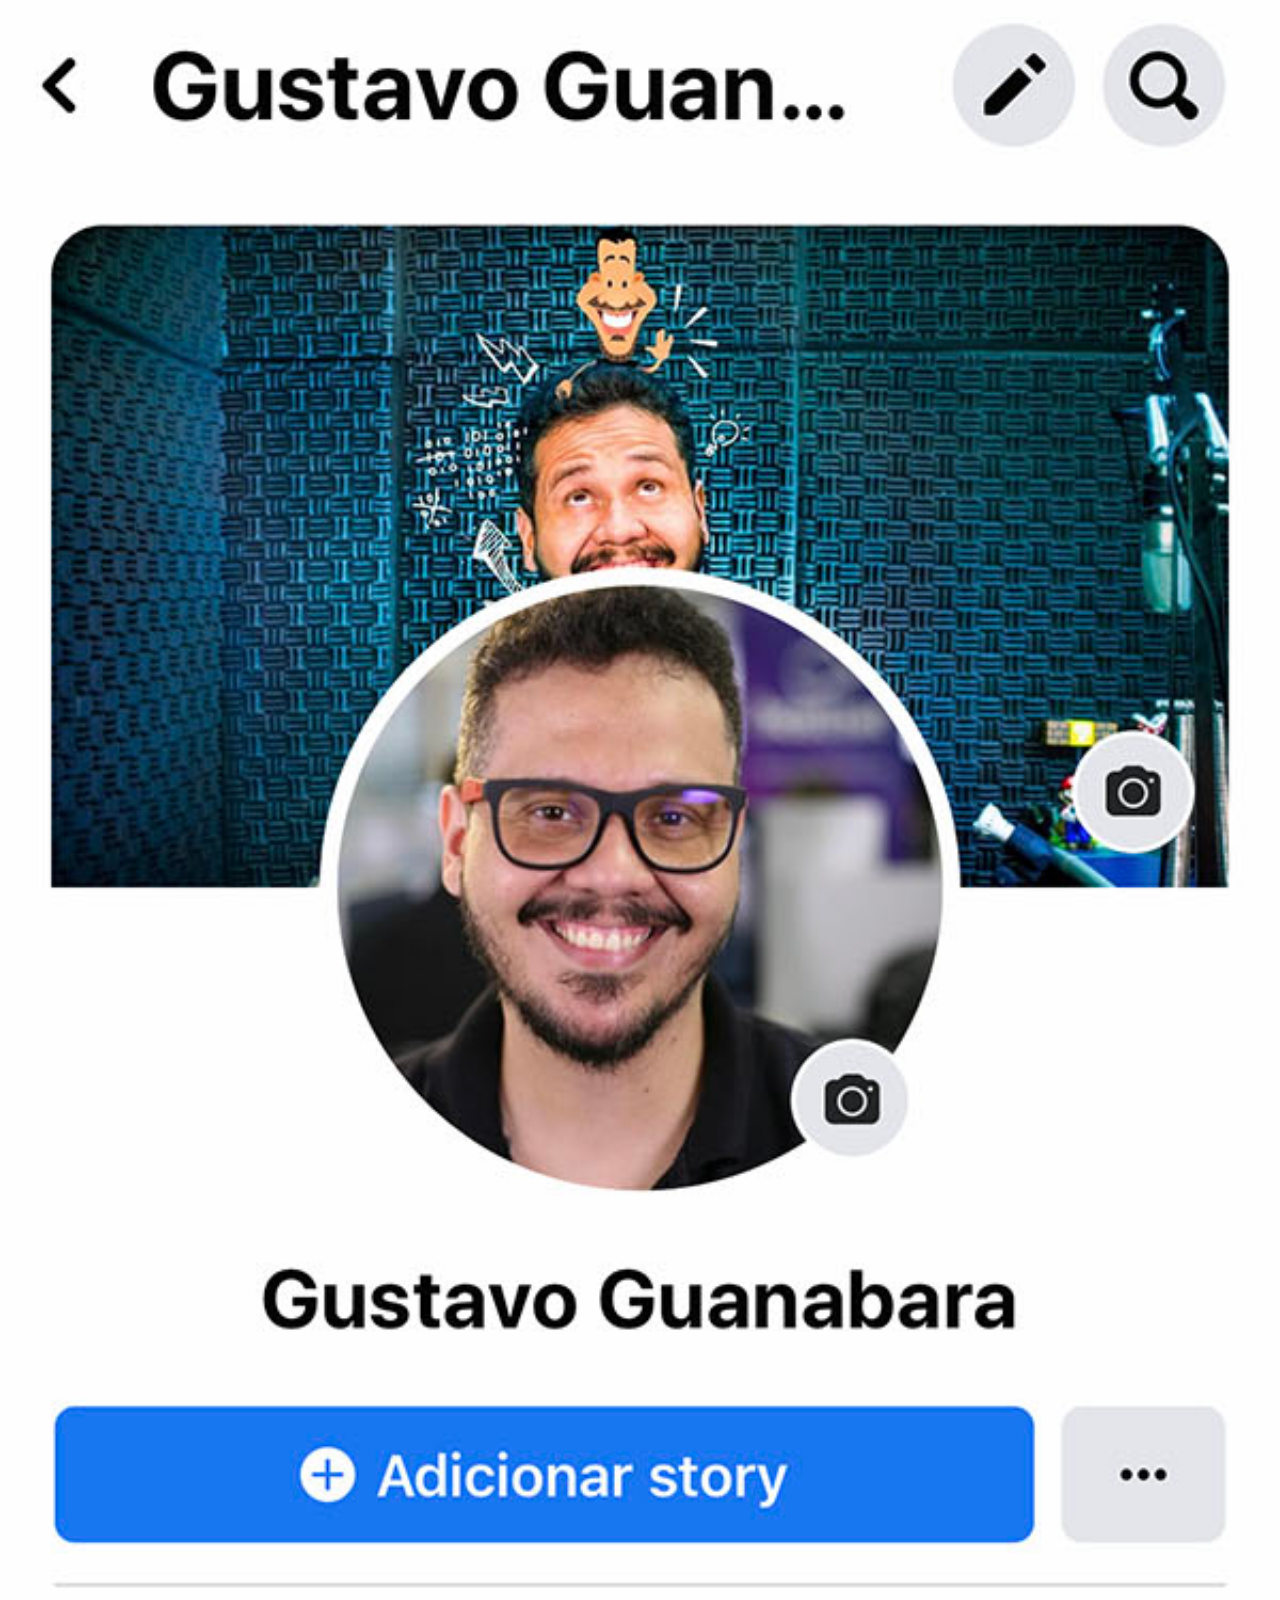
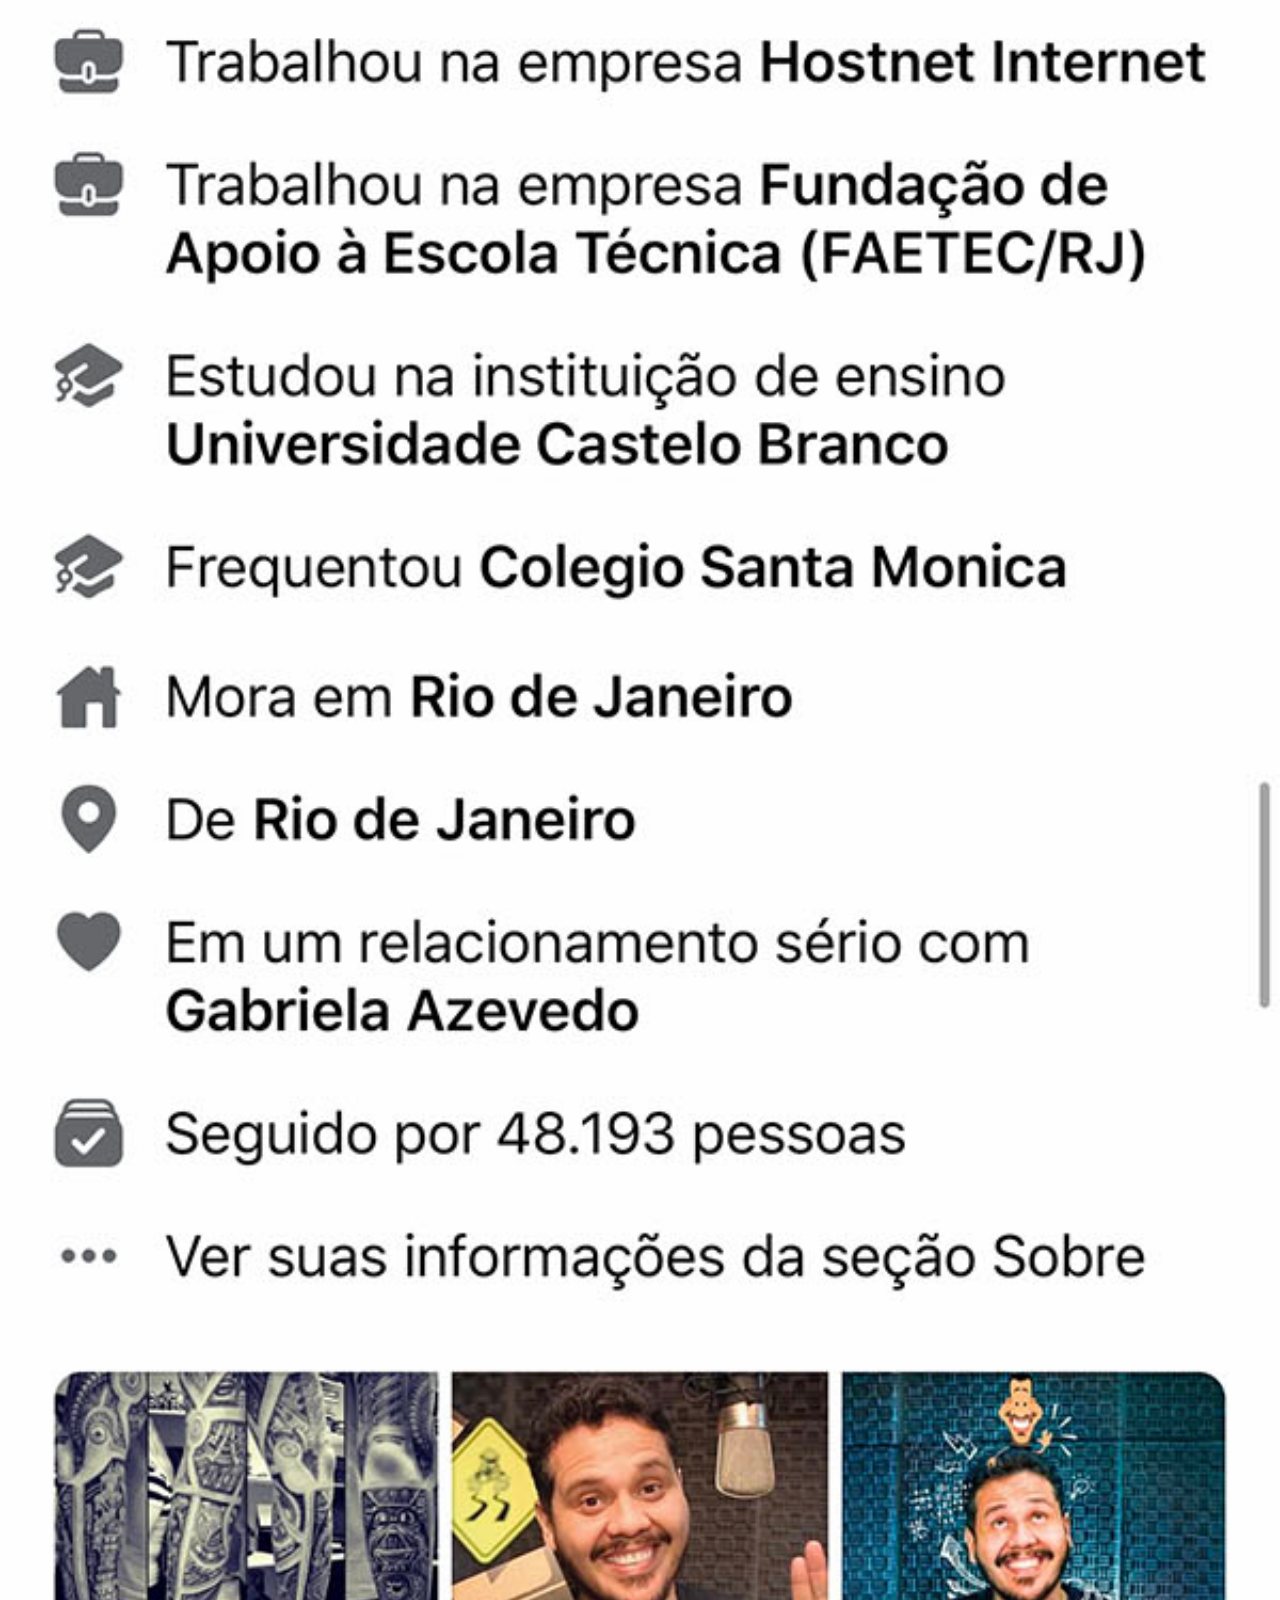
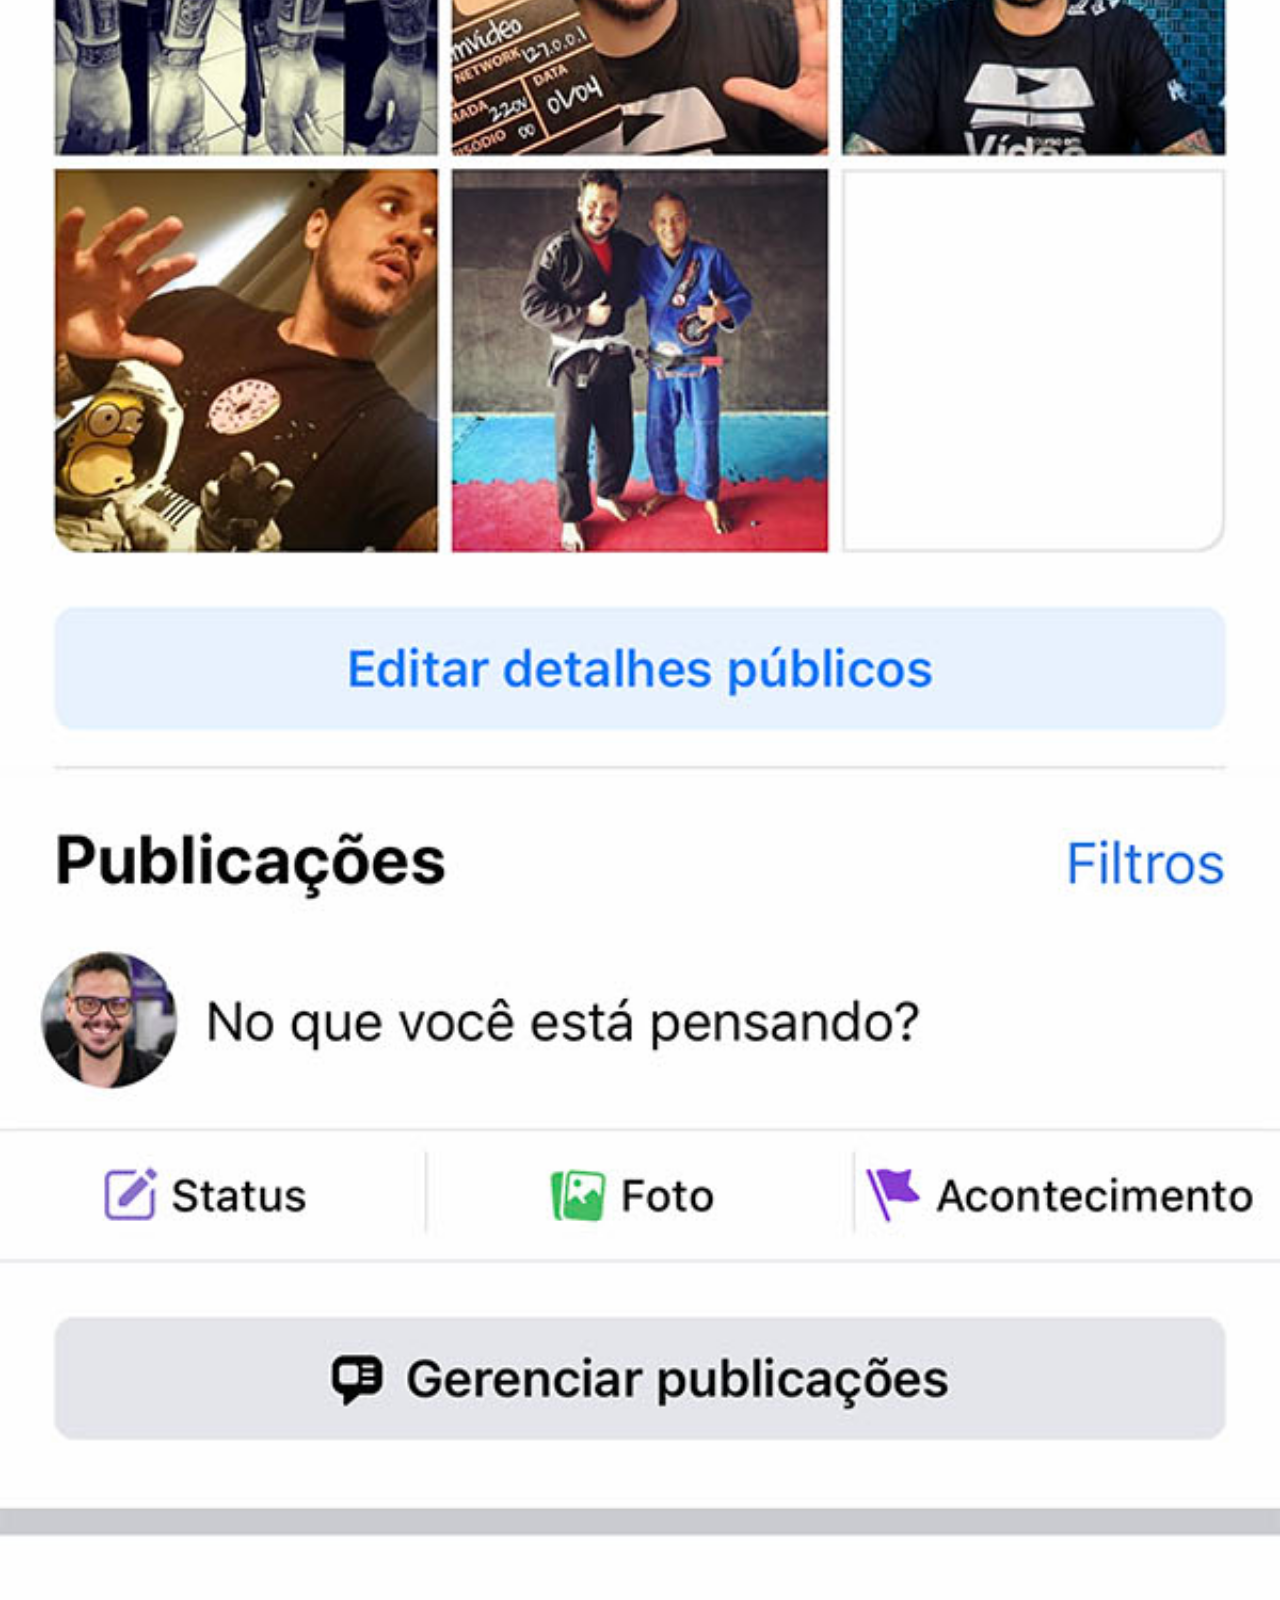
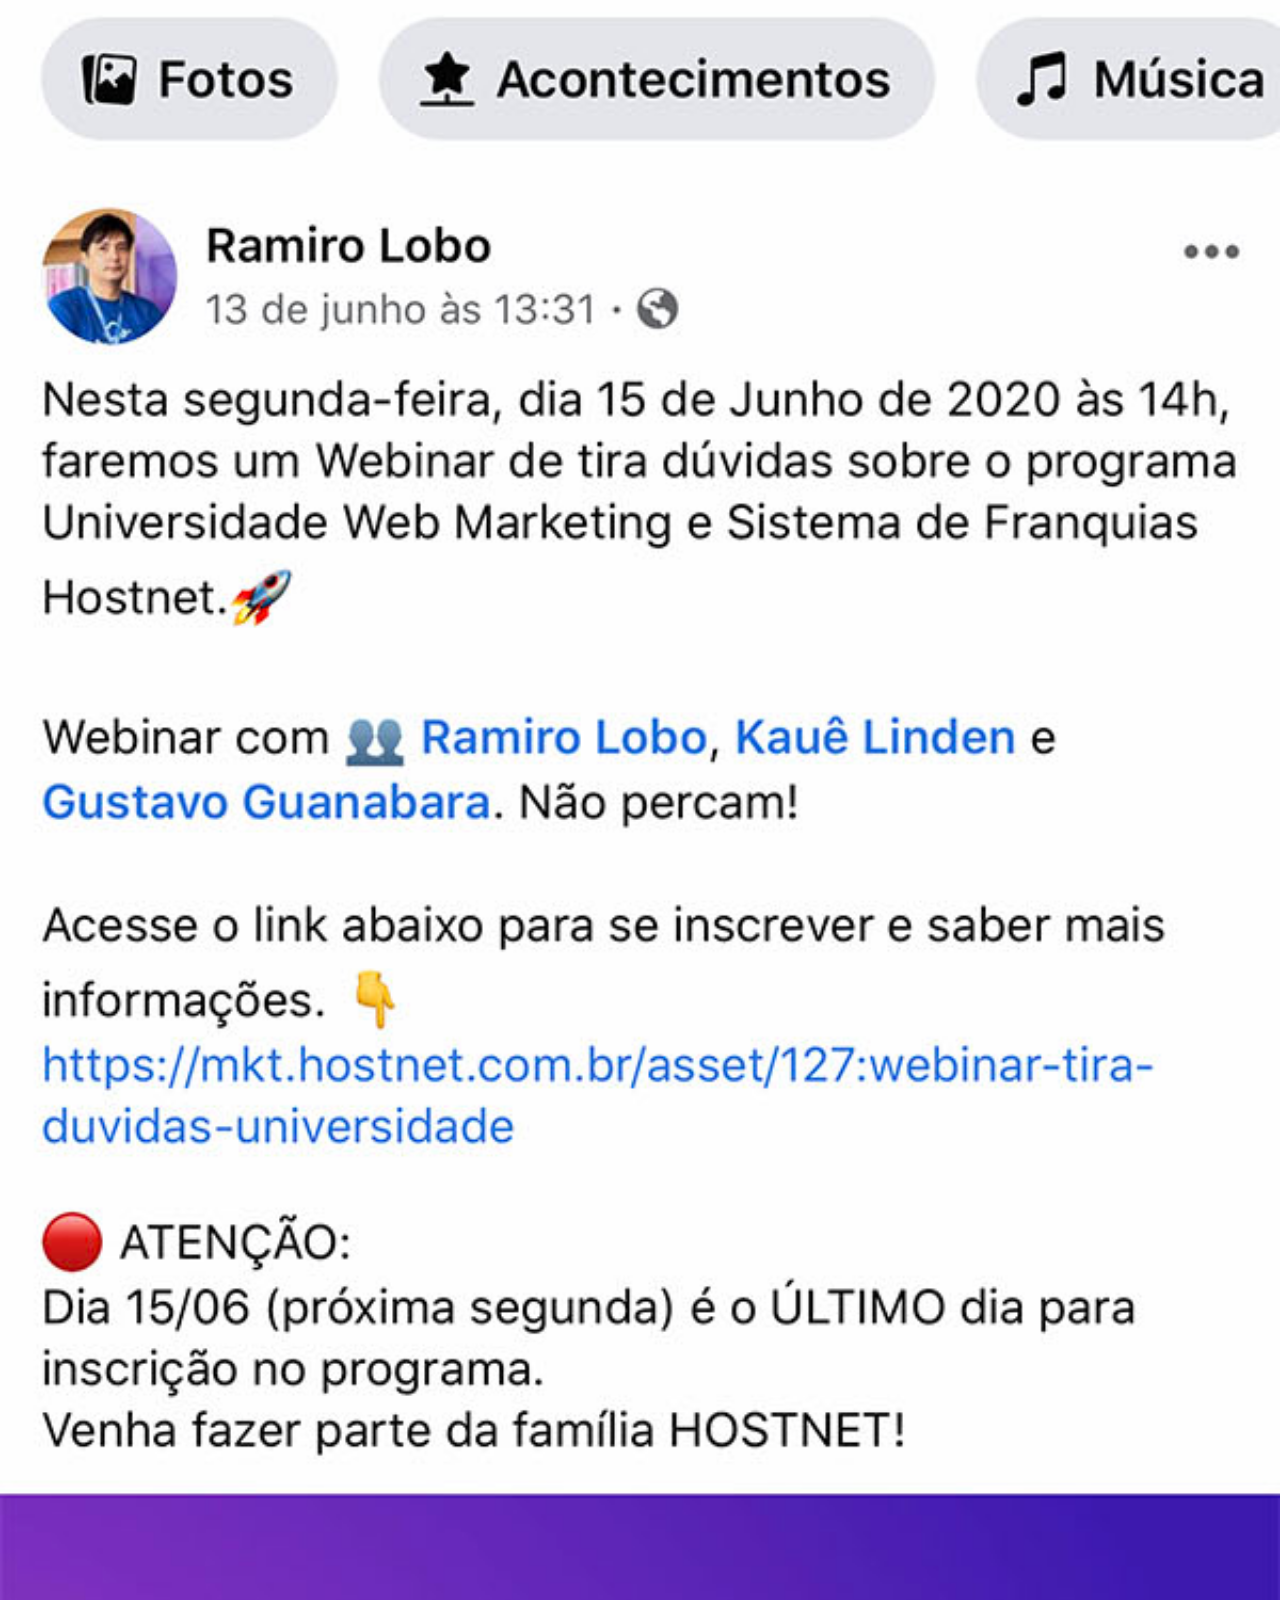
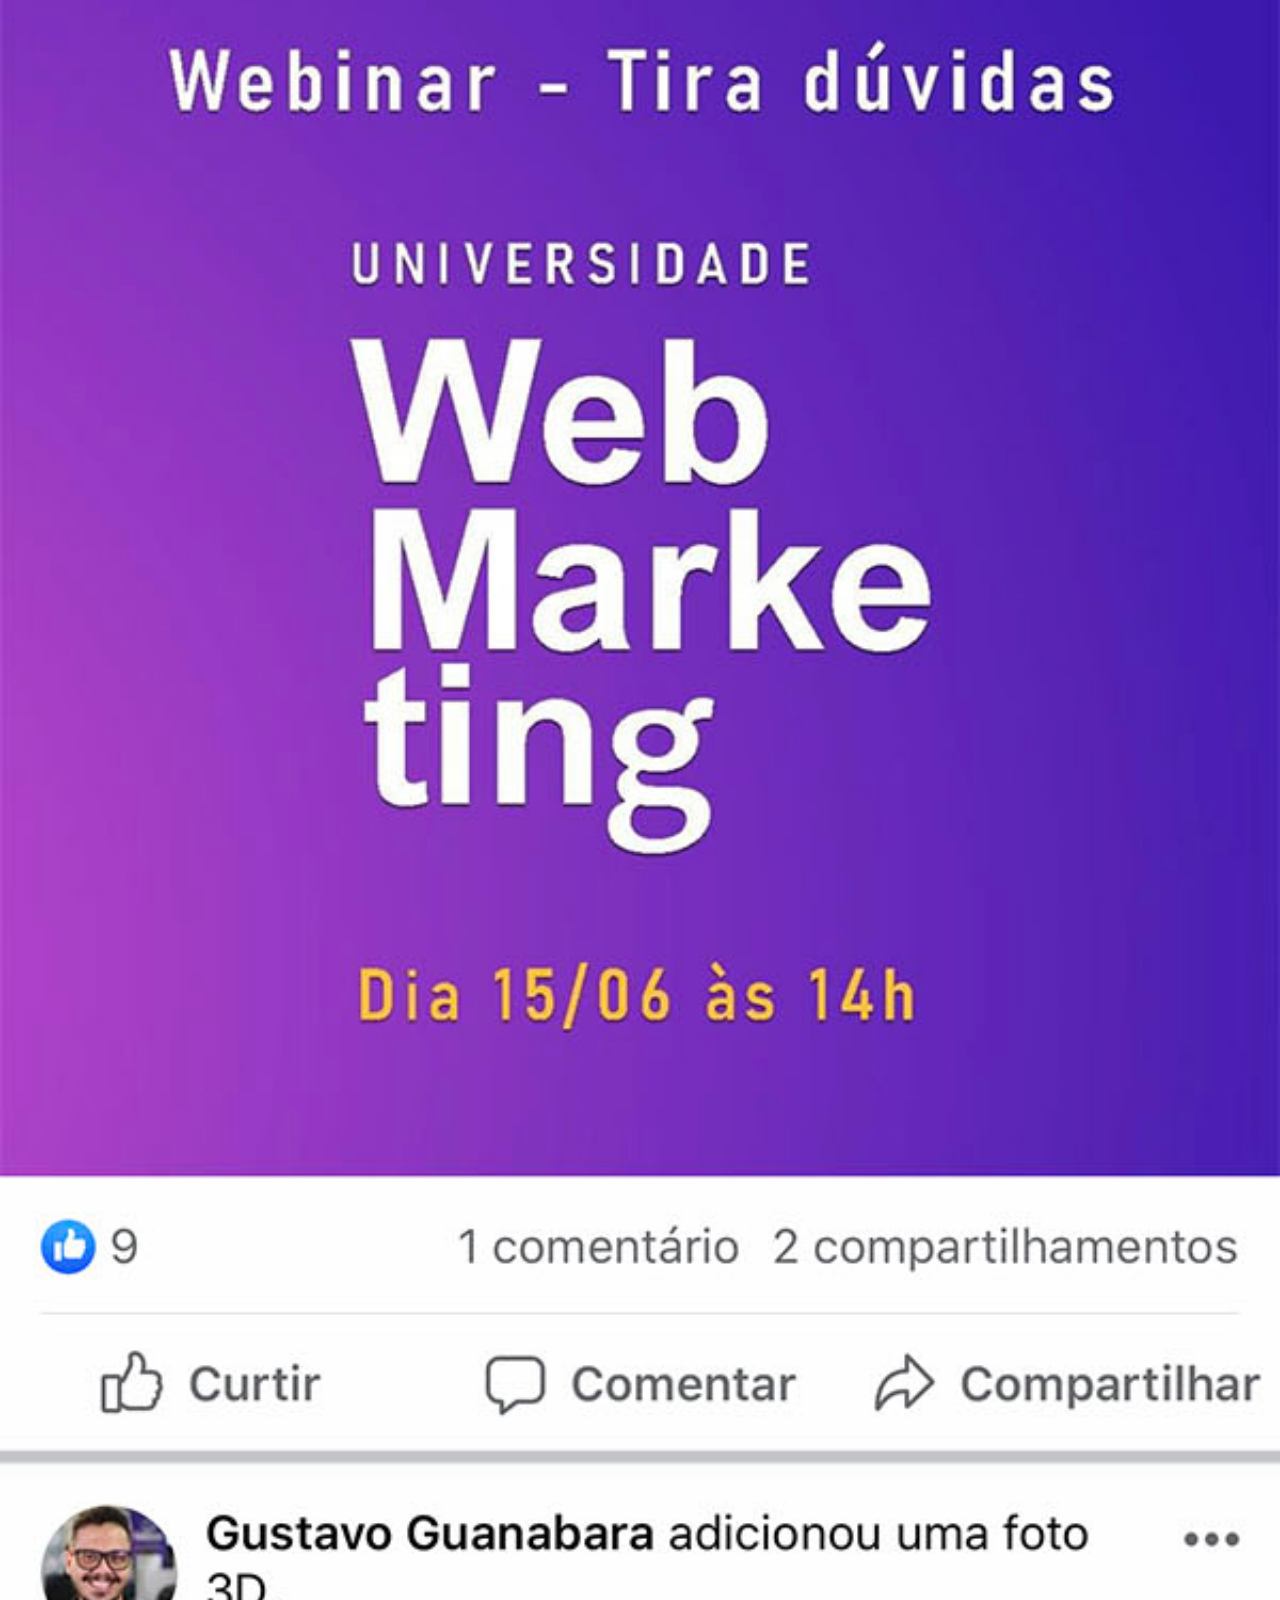
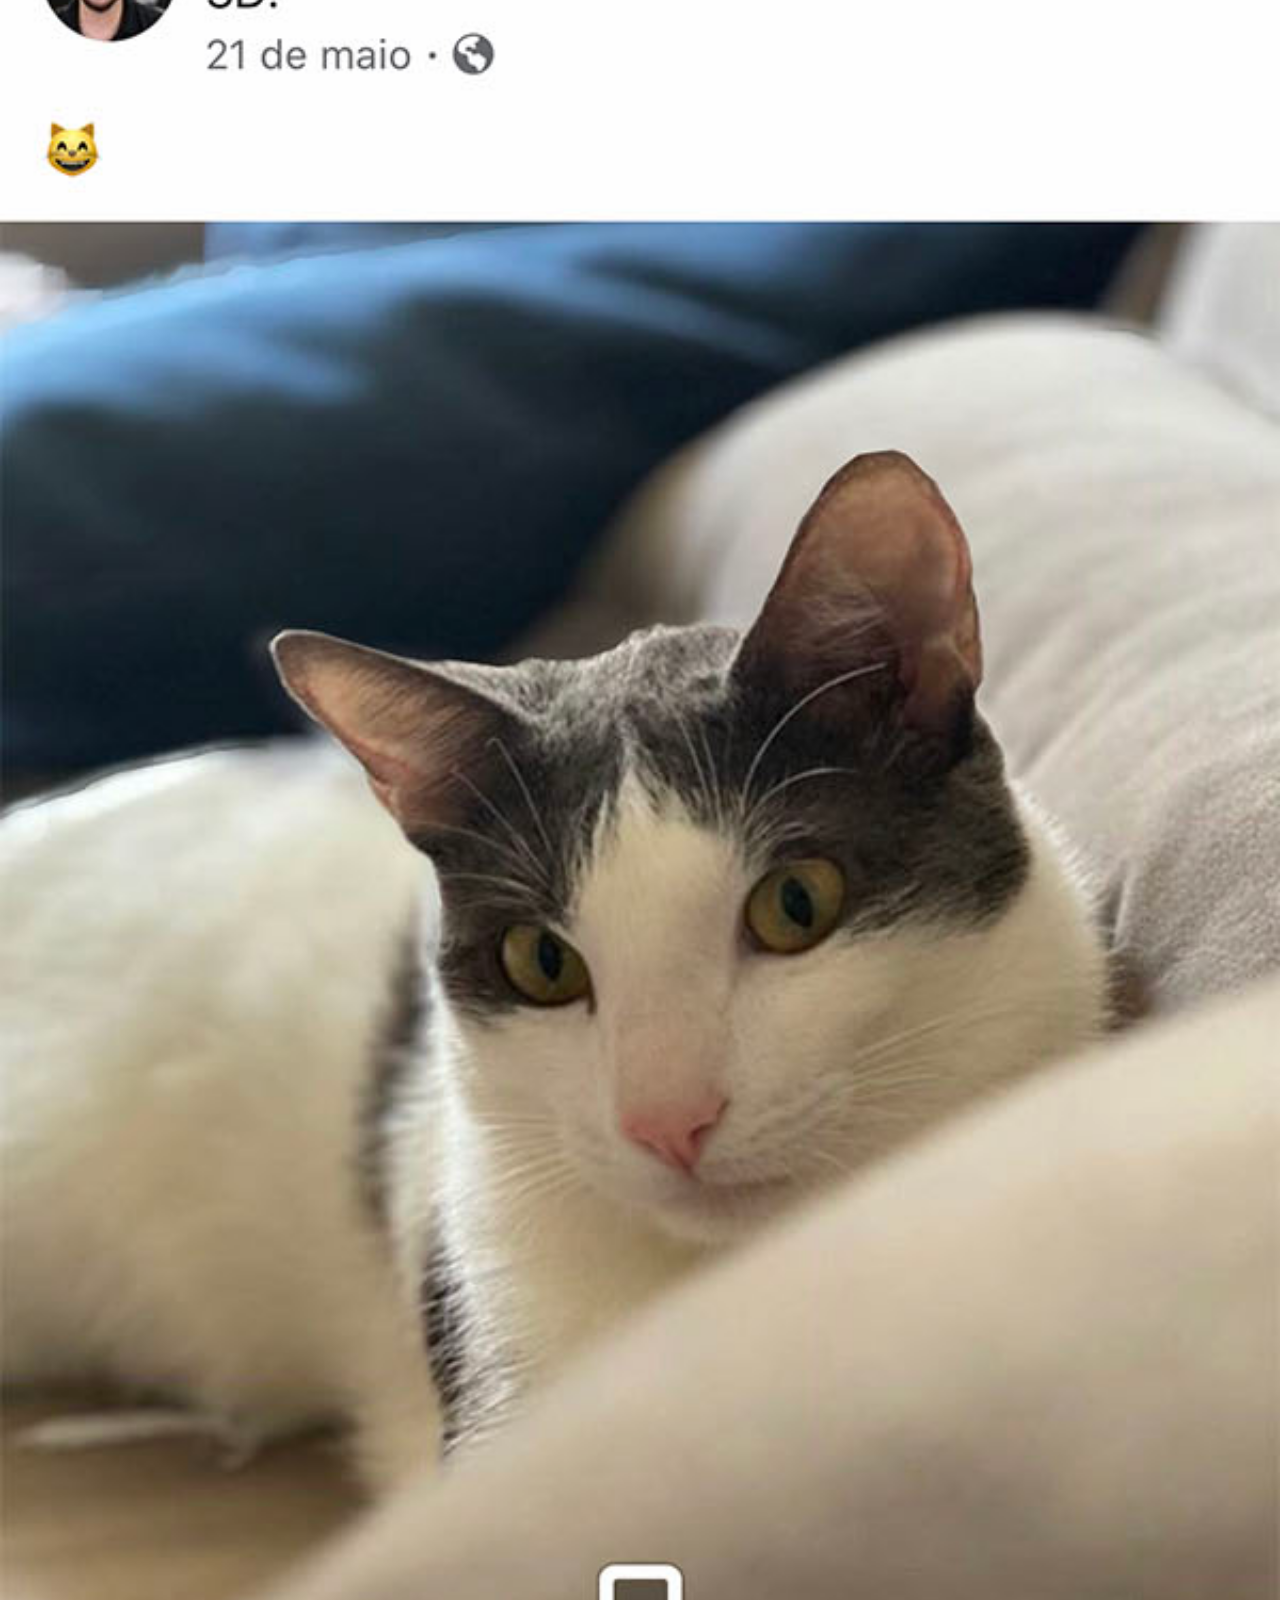
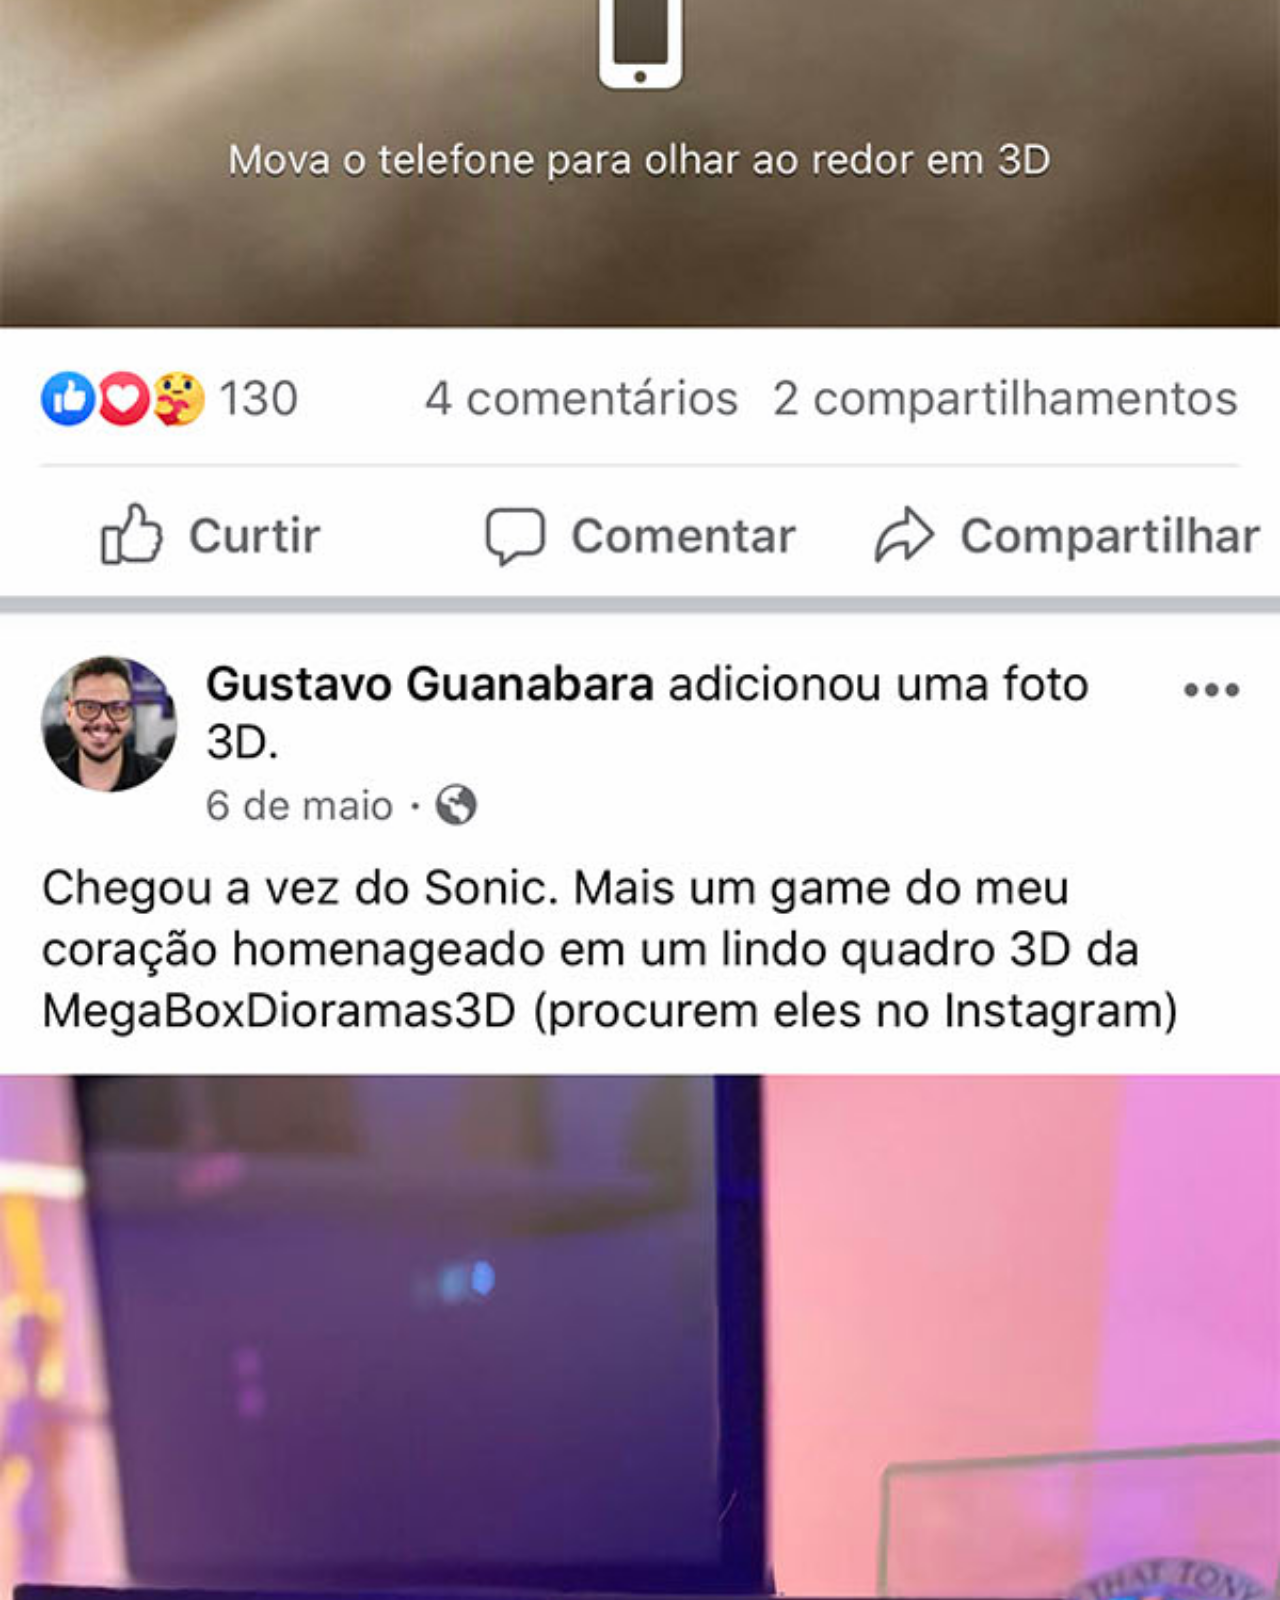
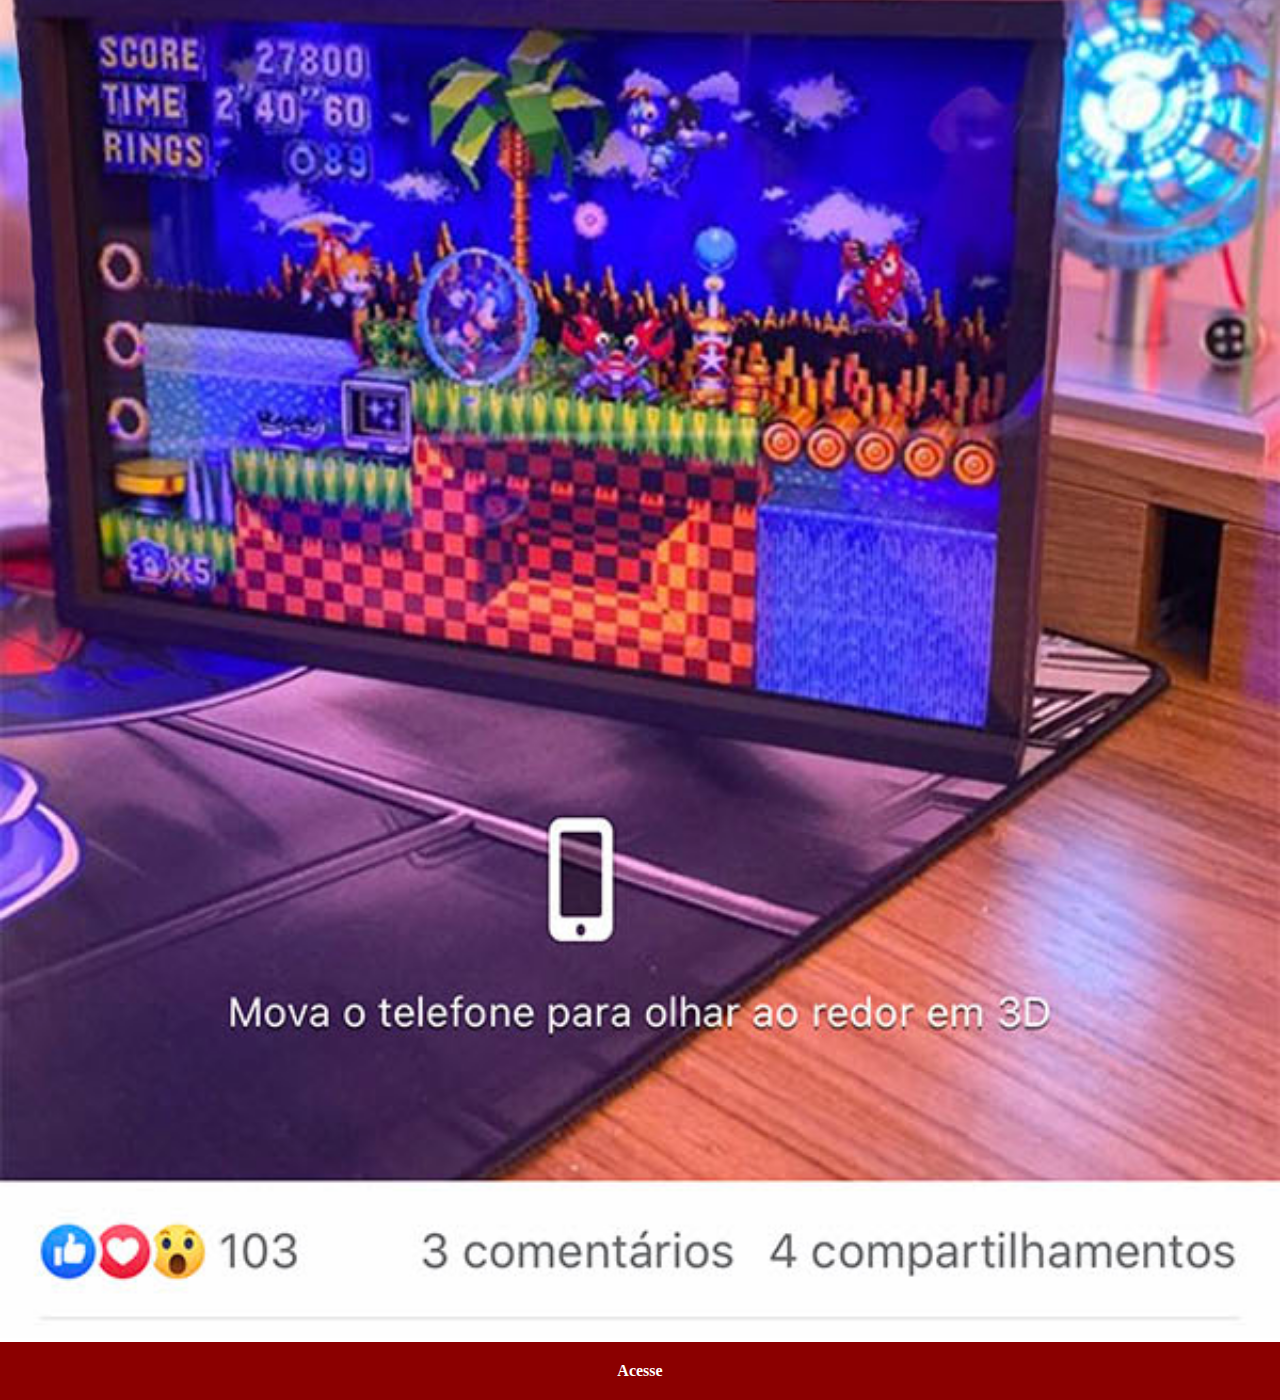
==== facebook.html @ 5390412a "finalizei o projeto redes sociais" ====
<!DOCTYPE html>
<html lang="pt-br">
<head>
    <meta charset="UTF-8">
    <meta http-equiv="X-UA-Compatible" content="IE=edge">
    <meta name="viewport" content="width=device-width, initial-scale=1.0">
    <link rel="stylesheet" href="estilos/social.css">
    <title>Facebook</title>
</head>
<body>
    <img src="imagens/tela-facebook.jpg" alt="Facebook">
    <a href="https://pt-br.facebook.com/gustavoguanabara/" target="_blank">Acesse</a>
</body>
</html>
---- estilos/social.css ----
@charset "UTF-8";

*{
    margin: 0px;
    padding: 0px;
}
::-webkit-scrollbar{
    width: 0px;
    height: 0px;
}
img{
    width: 100vw;
}

a{
    display: block;
    background-color: darkred;
    color: white;
    padding: 20px;
    text-align: center;
    font-weight: bolder;
    text-decoration: none;
}

a:hover{
    background-color: red;
}
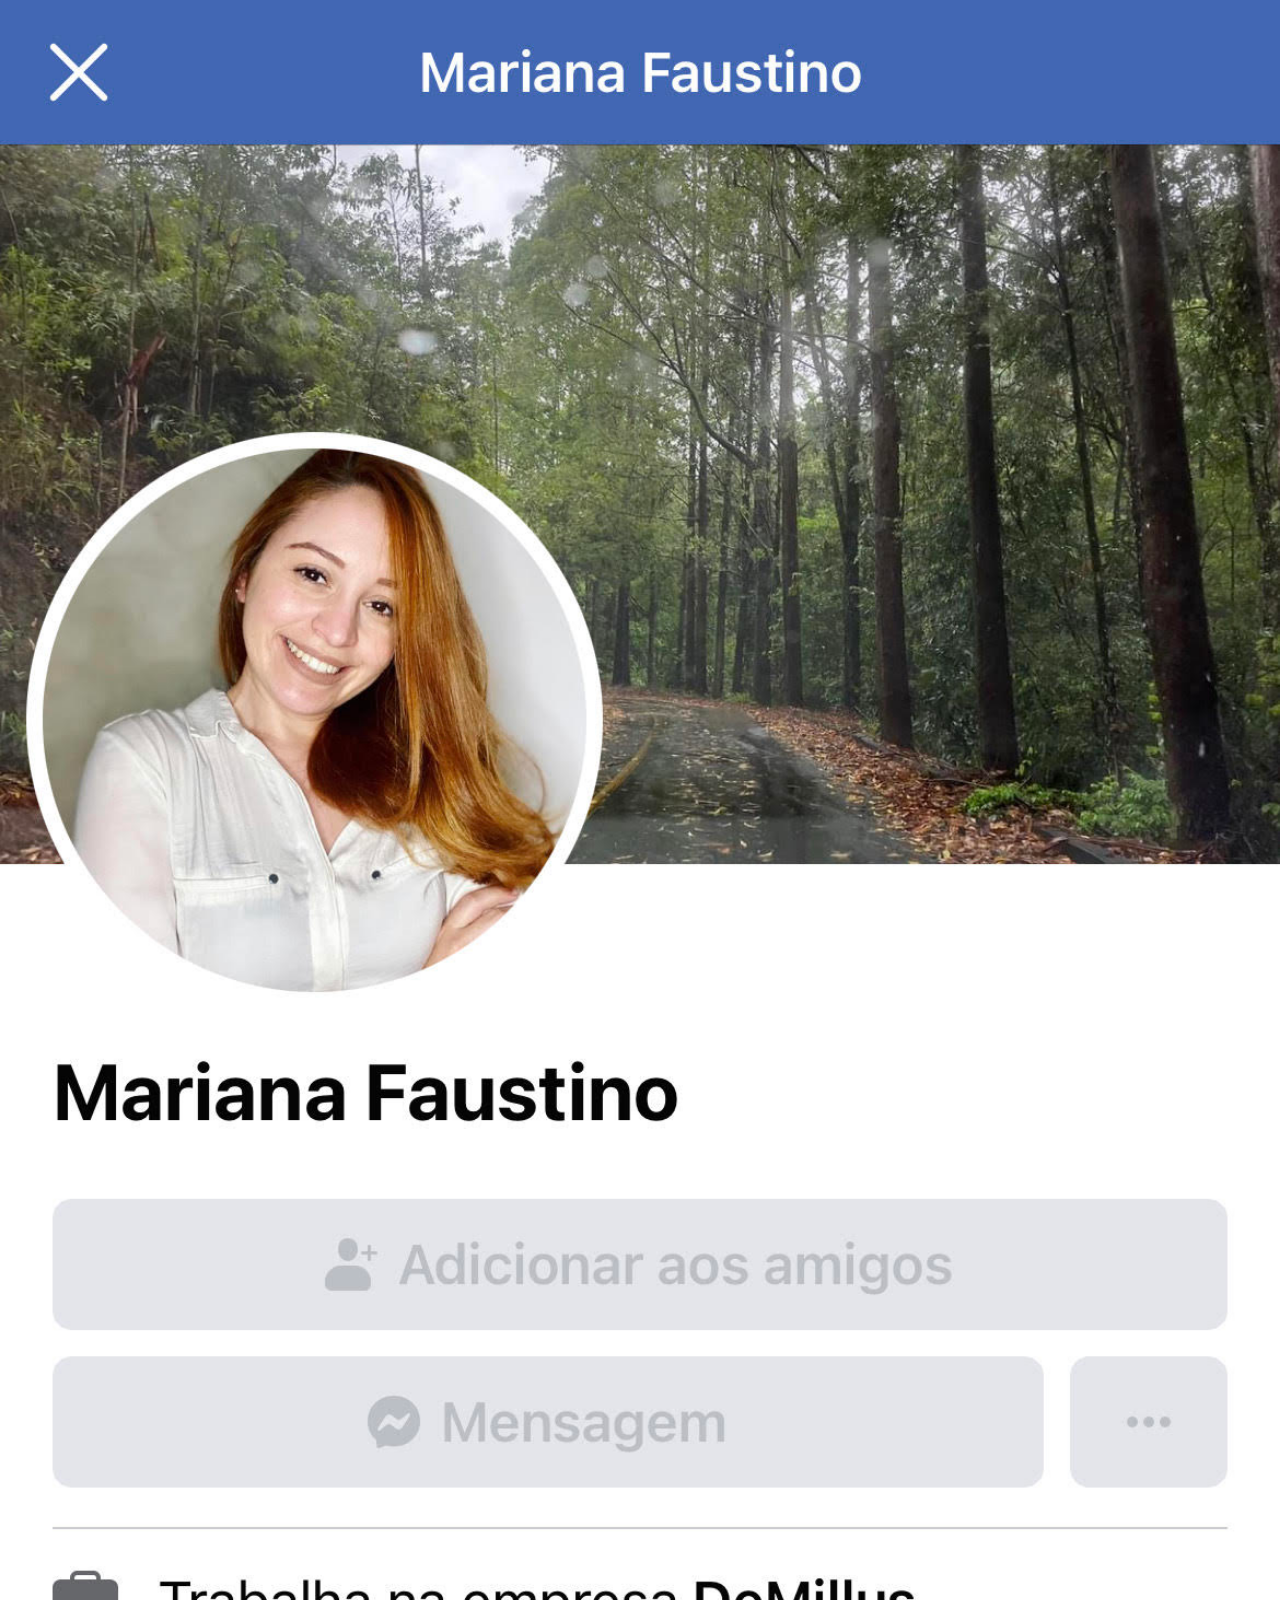
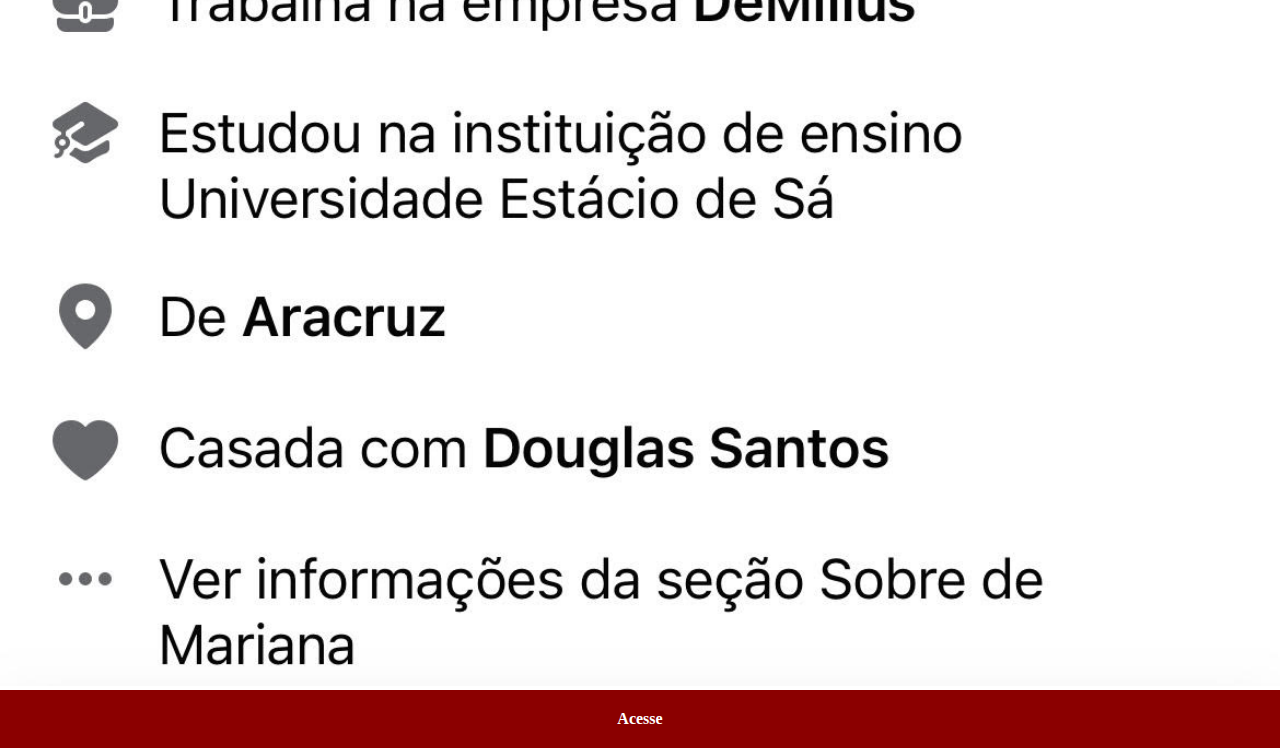
==== commit a708bfeb: "atualizei minhas redes sociais" ====
--- a/facebook.html
+++ b/facebook.html
@@ -9,6 +9,6 @@
 </head>
 <body>
     <img src="imagens/tela-facebook.jpg" alt="Facebook">
-    <a href="https://pt-br.facebook.com/gustavoguanabara/" target="_blank">Acesse</a>
+    <a href="https://www.facebook.com/mariana.faustino2" target="_blank">Acesse</a>
 </body>
 </html>